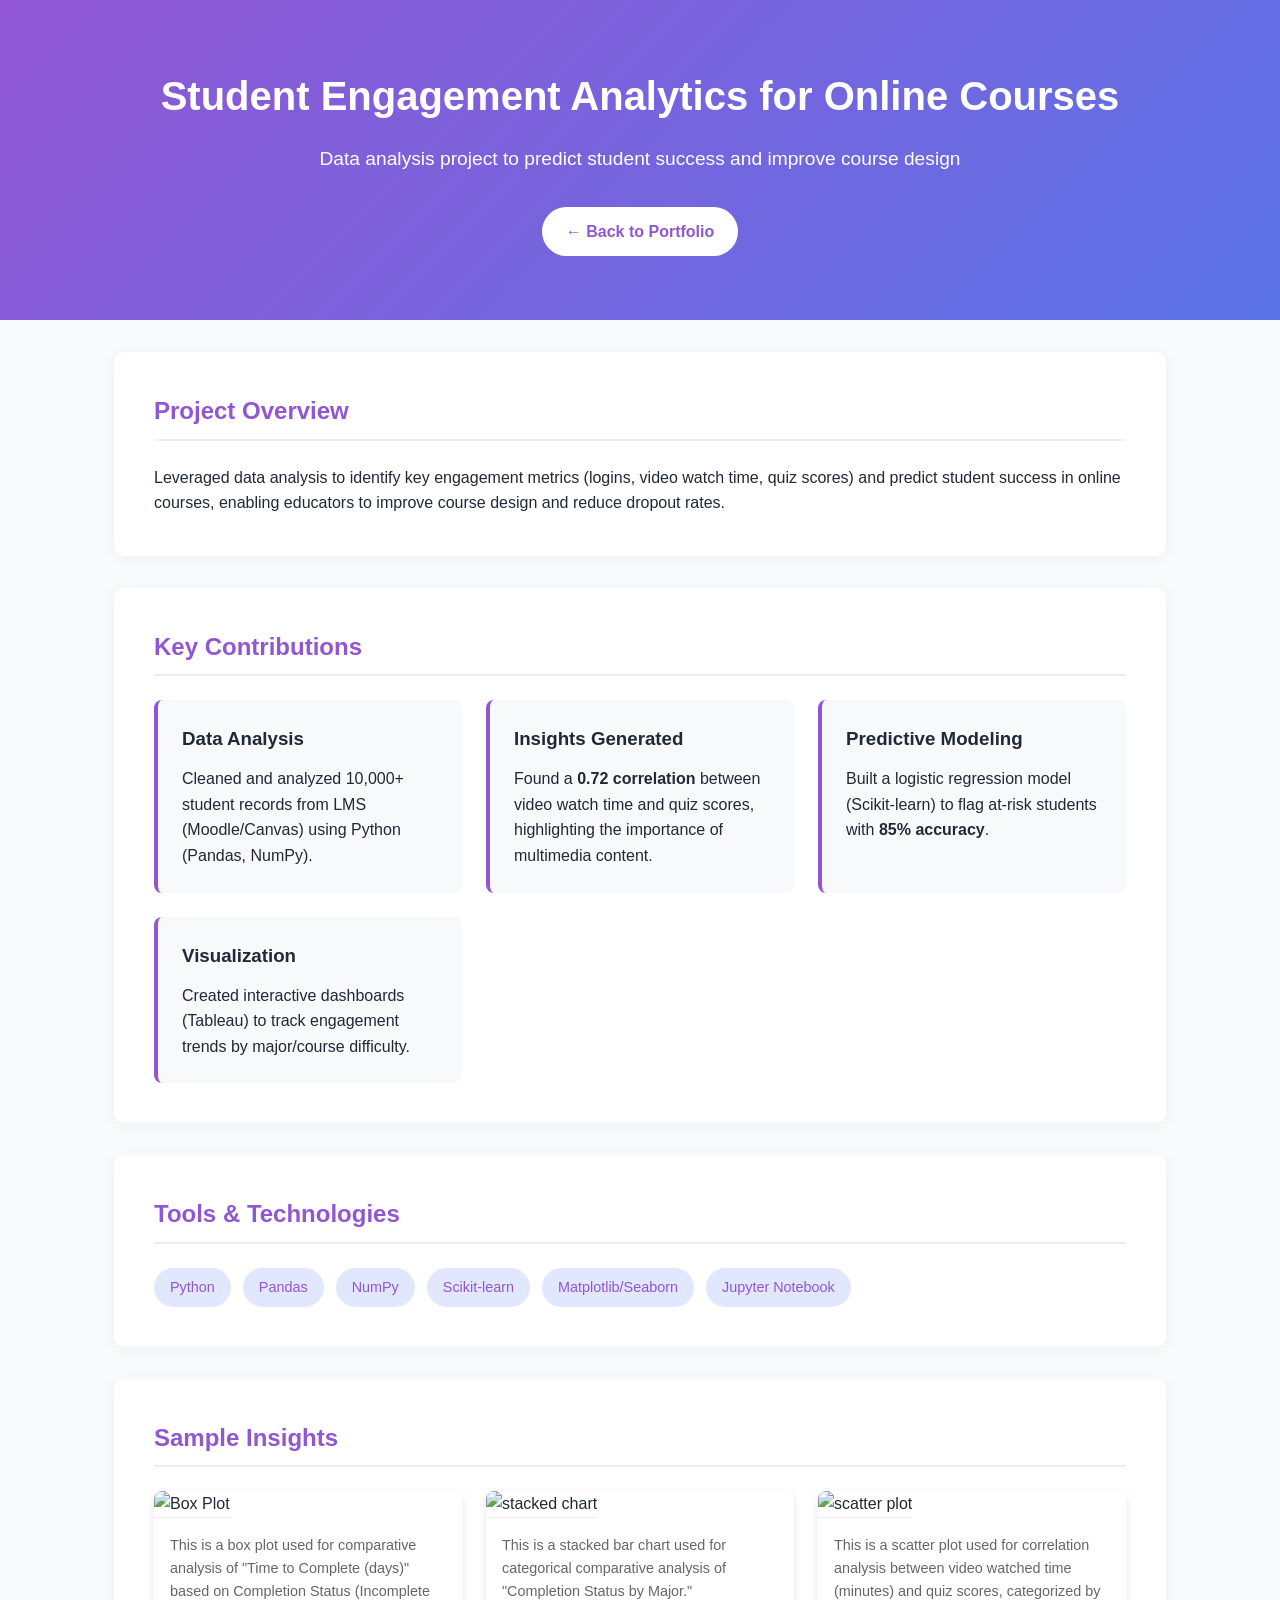
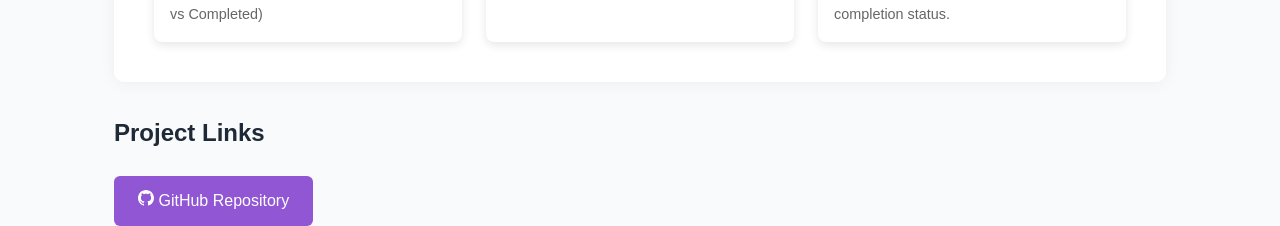
==== index3.html @ a68b6e02 "Add files via upload" ====
<!DOCTYPE html>
<html lang="en">
<head>
    <meta charset="UTF-8">
    <meta name="viewport" content="width=device-width, initial-scale=1.0">
    <title>Online Course Engagement Analytics</title>
    <style>
        /* Modern CSS Reset */
        :root {
            --primary: #9156d3;
            --secondary: #5b73e8;
            --dark: #1f2937;
            --light: #f9fafb;
            --success: #10b981;
            --warning: #f59e0b;
            --danger: #ef4444;
        }
        
        * {
            margin: 0;
            padding: 0;
            box-sizing: border-box;
            font-family: 'Segoe UI', Tahoma, Geneva, Verdana, sans-serif;
        }
        
        body {
            line-height: 1.6;
            color: var(--dark);
            background-color: var(--light);
        }
        
        /* Project Header */
        .project-hero {
            background: linear-gradient(135deg, var(--primary), var(--secondary));
            color: white;
            padding: 4rem 1rem;
            text-align: center;
            margin-bottom: 2rem;
        }
        
        .project-hero h1 {
            font-size: 2.5rem;
            margin-bottom: 1rem;
        }
        
        .project-hero .subtitle {
            font-size: 1.2rem;
            max-width: 800px;
            margin: 0 auto 2rem;
        }
        
        .back-button {
            display: inline-block;
            padding: 0.75rem 1.5rem;
            background: white;
            color: var(--primary);
            text-decoration: none;
            border-radius: 50px;
            font-weight: 600;
            transition: all 0.3s ease;
        }
        
        .back-button:hover {
            transform: translateY(-3px);
            box-shadow: 0 5px 15px rgba(0,0,0,0.1);
        }
        
        /* Main Content Container */
        .container {
            max-width: 1100px;
            margin: 0 auto;
            padding: 0 1.5rem;
        }
        
        /* Project Sections */
        .project-section {
            background: white;
            border-radius: 10px;
            padding: 2.5rem;
            margin-bottom: 2rem;
            box-shadow: 0 2px 15px rgba(0,0,0,0.05);
        }
        
        .project-section h2 {
            color: var(--primary);
            margin-bottom: 1.5rem;
            padding-bottom: 0.5rem;
            border-bottom: 2px solid #eee;
        }
        
        /* Key Contributions */
        .contributions-grid {
            display: grid;
            grid-template-columns: repeat(auto-fit, minmax(300px, 1fr));
            gap: 1.5rem;
            margin-top: 1.5rem;
        }
        
        .contribution-card {
            background: #f8f9fa;
            padding: 1.5rem;
            border-radius: 8px;
            border-left: 4px solid var(--primary);
        }
        
        .contribution-card h3 {
            color: var(--dark);
            margin-bottom: 0.75rem;
        }
        
        /* Tools & Technologies */
        .tech-stack {
            display: flex;
            flex-wrap: wrap;
            gap: 0.75rem;
            margin-top: 1rem;
        }
        
        .tech-item {
            background: #e0e7ff;
            color: var(--primary);
            padding: 0.5rem 1rem;
            border-radius: 50px;
            font-size: 0.9rem;
            font-weight: 500;
        }
        
        /* Visualizations Grid */
        .visualizations {
            display: grid;
            grid-template-columns: repeat(auto-fit, minmax(300px, 1fr));
            gap: 1.5rem;
            margin-top: 1.5rem;
        }
        
        .viz-card {
            border-radius: 8px;
            overflow: hidden;
            box-shadow: 0 3px 10px rgba(0,0,0,0.1);
        }
        
        .viz-card img {
            width: 100%;
            height: 200px;
            object-fit: cover;
            border-bottom: 1px solid #eee;
        }
        
        .viz-card .caption {
            padding: 1rem;
            font-size: 0.9rem;
            color: #666;
        }
        
        /* Impact Section */
        .impact-stats {
            display: flex;
            flex-wrap: wrap;
            gap: 1.5rem;
            margin-top: 1.5rem;
        }
        
        .stat-card {
            flex: 1;
            min-width: 200px;
            background: #f0fdf4;
            padding: 1.5rem;
            border-radius: 8px;
            text-align: center;
            border: 1px solid #dcfce7;
        }
        
        .stat-card h3 {
            color: var(--success);
            font-size: 2rem;
            margin-bottom: 0.5rem;
        }
        
        /* Links Section */
        .project-links {
            display: flex;
            gap: 1rem;
            margin-top: 1.5rem;
        }
        
        .project-link {
            display: inline-block;
            padding: 0.75rem 1.5rem;
            background: var(--primary);
            color: white;
            text-decoration: none;
            border-radius: 6px;
            font-weight: 500;
            transition: all 0.3s ease;
        }
        
        .project-link:hover {
            background: var(--secondary);
            transform: translateY(-2px);
        }
        
        /* Responsive Adjustments */
        @media (max-width: 768px) {
            .project-hero h1 {
                font-size: 2rem;
            }
            
            .project-hero .subtitle {
                font-size: 1rem;
            }
            
            .project-section {
                padding: 1.5rem;
            }
        }
    </style>
</head>
<body>
    <header class="project-hero">
        <h1>Student Engagement Analytics for Online Courses</h1>
        <p class="subtitle">Data analysis project to predict student success and improve course design</p>
        <a href="javascript:history.back()" class="back-button">← Back to Portfolio</a>
    </header>
    
    <main class="container">
        <section class="project-section">
            <h2>Project Overview</h2>
            <p>Leveraged data analysis to identify key engagement metrics (logins, video watch time, quiz scores) and predict student success in online courses, enabling educators to improve course design and reduce dropout rates.</p>
        </section>
        
        <section class="project-section">
            <h2>Key Contributions</h2>
            <div class="contributions-grid">
                <div class="contribution-card">
                    <h3>Data Analysis</h3>
                    <p>Cleaned and analyzed 10,000+ student records from LMS (Moodle/Canvas) using Python (Pandas, NumPy).</p>
                </div>
                <div class="contribution-card">
                    <h3>Insights Generated</h3>
                    <p>Found a <strong>0.72 correlation</strong> between video watch time and quiz scores, highlighting the importance of multimedia content.</p>
                </div>
                <div class="contribution-card">
                    <h3>Predictive Modeling</h3>
                    <p>Built a logistic regression model (Scikit-learn) to flag at-risk students with <strong>85% accuracy</strong>.</p>
                </div>
                <div class="contribution-card">
                    <h3>Visualization</h3>
                    <p>Created interactive dashboards (Tableau) to track engagement trends by major/course difficulty.</p>
                </div>
            </div>
        </section>
        
        <section class="project-section">
            <h2>Tools & Technologies</h2>
            <div class="tech-stack">
                <span class="tech-item">Python</span>
                <span class="tech-item">Pandas</span>
                <span class="tech-item">NumPy</span>
                <span class="tech-item">Scikit-learn</span>
                <span class="tech-item">Matplotlib/Seaborn</span>
                <span class="tech-item">Jupyter Notebook</span>
            </div>
        </section>
        
        <section class="project-section">
            <h2>Sample Insights</h2>
            <div class="visualizations">
                <div class="viz-card">
                    <img src="assest\pic1.png" alt="Box Plot">
                    <div class="caption">This is a box plot used for comparative analysis of "Time to Complete (days)" based on Completion Status (Incomplete vs Completed)</div>
                </div>
                <div class="viz-card">
                    <img src="assest\pic2.png" alt="stacked chart">
                    <div class="caption">This is a stacked bar chart used for categorical comparative analysis of "Completion Status by Major."</div>
                </div>
                <div class="viz-card">
                    <img src="assest\pic3.png" alt="scatter plot">
                    <div class="caption">This is a scatter plot used for correlation analysis between video watched time (minutes) and quiz scores, categorized by completion status.</div>
                </div>
            </div>
        </section>
        <section class="section">
            <h2>Project Links</h2>
            <div class="project-links">
                <a href="https://github.com/manibharathi2006/Online-Course-Engagement-Analytics" class="project-link">
                    <svg width="16" height="16" viewBox="0 0 24 24" fill="none" xmlns="http://www.w3.org/2000/svg">
                        <path d="M12 0C5.374 0 0 5.373 0 12C0 17.302 3.438 21.8 8.207 23.387C8.806 23.498 9 23.126 9 22.81V20.576C5.662 21.302 4.967 19.16 4.967 19.16C4.421 17.773 3.634 17.404 3.634 17.404C2.545 16.659 3.717 16.675 3.717 16.675C4.922 16.759 5.556 17.912 5.556 17.912C6.626 19.746 8.363 19.216 9.048 18.909C9.155 18.134 9.466 17.604 9.81 17.305C7.145 17.001 4.343 15.971 4.343 11.374C4.343 10.063 4.812 8.993 5.579 8.153C5.455 7.85 5.044 6.629 5.696 4.977C5.696 4.977 6.704 4.655 8.997 6.207C9.954 5.941 10.98 5.808 12 5.803C13.02 5.808 14.047 5.941 15.006 6.207C17.297 4.655 18.303 4.977 18.303 4.977C18.956 6.629 18.545 7.85 18.421 8.153C19.191 8.993 19.656 10.064 19.656 11.374C19.656 15.983 16.849 16.998 14.177 17.295C14.607 17.667 15 18.397 15 19.517V22.81C15 23.129 15.192 23.504 15.801 23.386C20.566 21.797 24 17.3 24 12C24 5.373 18.627 0 12 0Z" fill="currentColor"/>
                    </svg>
                    GitHub Repository
                </a>
            </div>
        </section>
    </main>

    <script>
        // Smooth scrolling for anchor links
        document.querySelectorAll('a[href^="#"]').forEach(anchor => {
            anchor.addEventListener('click', function(e) {
                e.preventDefault();
                document.querySelector(this.getAttribute('href')).scrollIntoView({
                    behavior: 'smooth'
                });
            });
        });

        // Back button functionality
        document.querySelector('.back-button').addEventListener('click', function() {
            window.history.back();
        });
    </script>
</body>
</html>
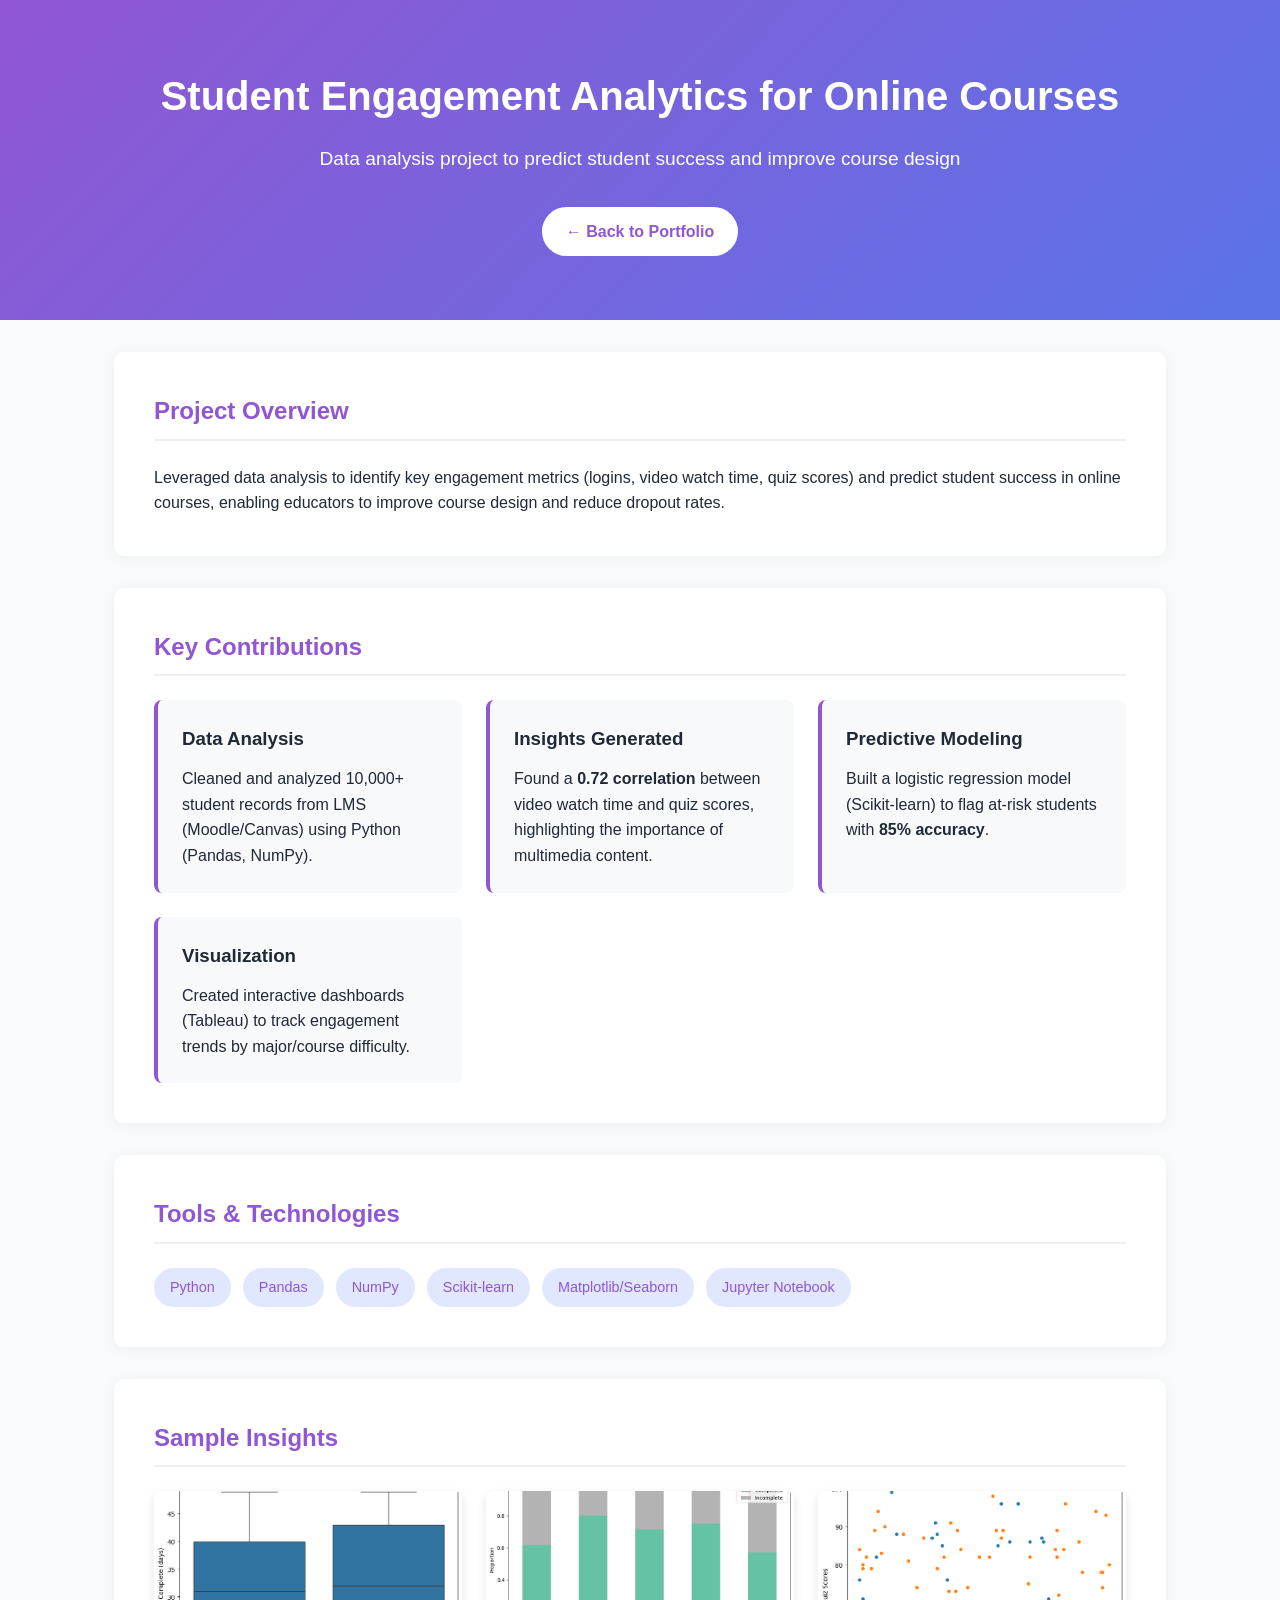
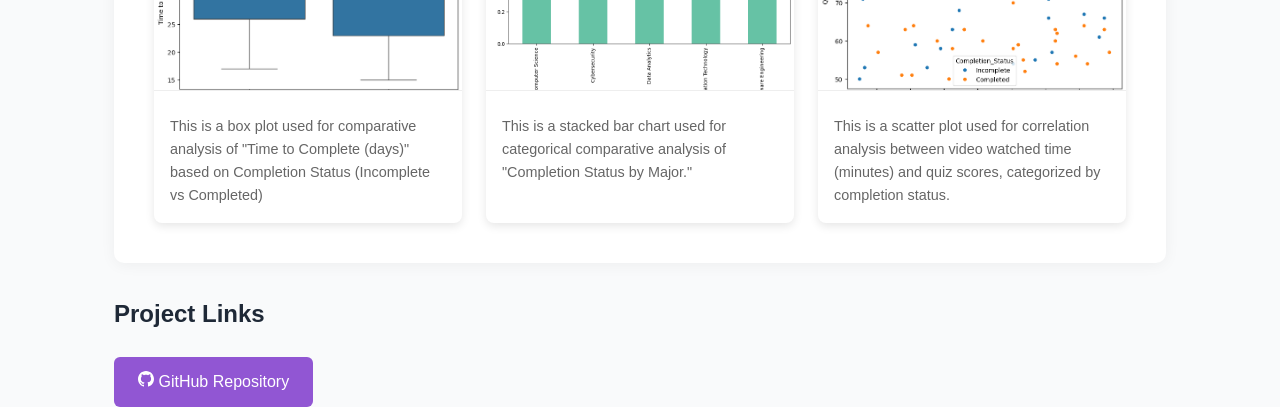
==== commit f205a7d7: "index3.html" ====
--- a/index3.html
+++ b/index3.html
@@ -266,15 +266,15 @@
             <h2>Sample Insights</h2>
             <div class="visualizations">
                 <div class="viz-card">
-                    <img src="assest\pic1.png" alt="Box Plot">
+                    <img src="pic1.png" alt="Box Plot">
                     <div class="caption">This is a box plot used for comparative analysis of "Time to Complete (days)" based on Completion Status (Incomplete vs Completed)</div>
                 </div>
                 <div class="viz-card">
-                    <img src="assest\pic2.png" alt="stacked chart">
+                    <img src="pic2.png" alt="stacked chart">
                     <div class="caption">This is a stacked bar chart used for categorical comparative analysis of "Completion Status by Major."</div>
                 </div>
                 <div class="viz-card">
-                    <img src="assest\pic3.png" alt="scatter plot">
+                    <img src="pic3.png" alt="scatter plot">
                     <div class="caption">This is a scatter plot used for correlation analysis between video watched time (minutes) and quiz scores, categorized by completion status.</div>
                 </div>
             </div>
@@ -309,4 +309,4 @@
         });
     </script>
 </body>
-</html>+</html>
